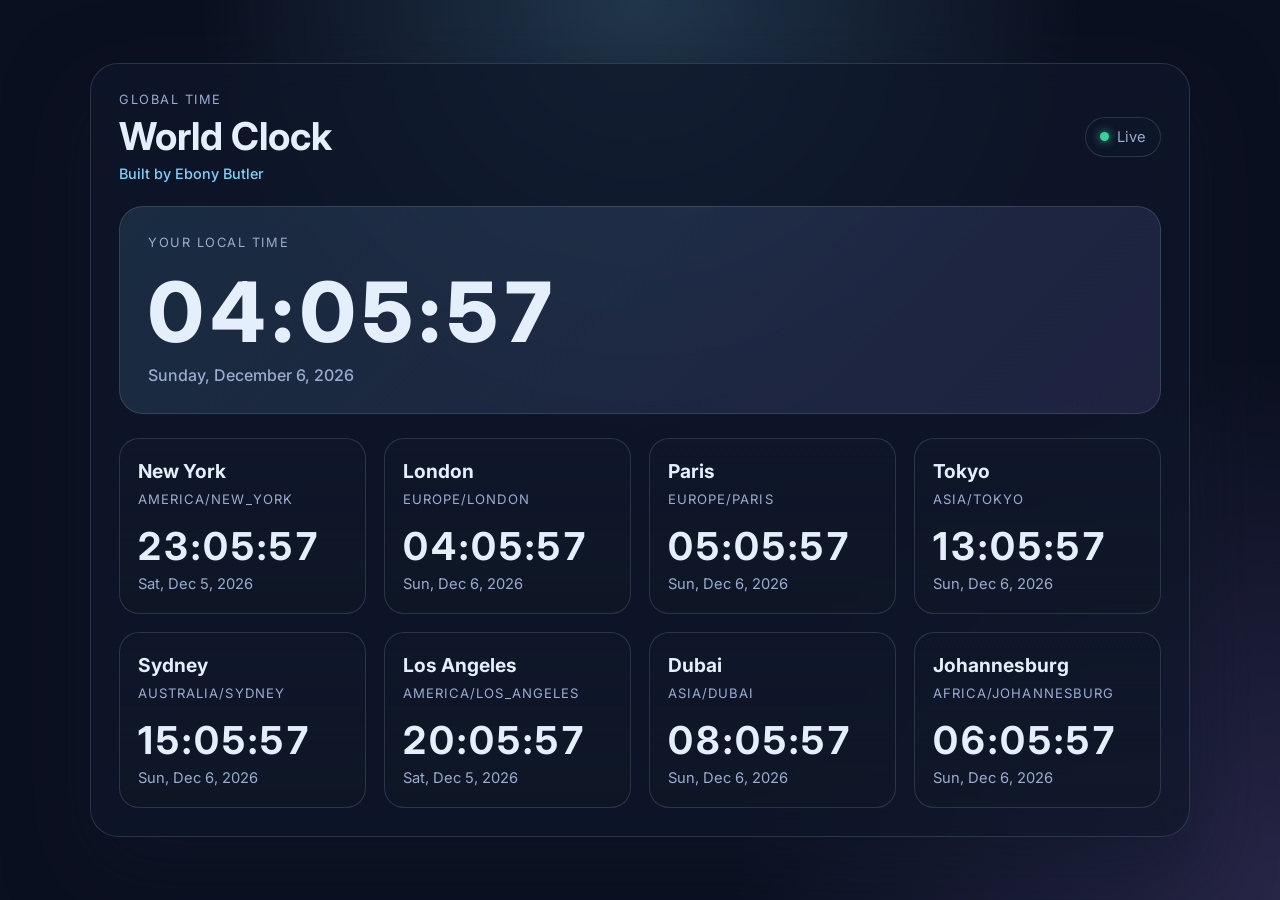
==== index.html @ 0308e178 "Fix errors, add error handling, and add creator credit to Ebony Butler" ====
<!DOCTYPE html>
<html lang="en">
  <head>
    <meta charset="UTF-8" />
    <meta name="viewport" content="width=device-width, initial-scale=1.0" />
    <title>World Time Clock</title>
    <link rel="preconnect" href="https://fonts.googleapis.com" />
    <link rel="preconnect" href="https://fonts.gstatic.com" crossorigin />
    <link
      href="https://fonts.googleapis.com/css2?family=Inter:wght@400;500;600;700;800&display=swap"
      rel="stylesheet"
    />
    <link rel="stylesheet" href="style.css" />
  </head>
  <body>
    <main class="app">
      <header class="header">
        <div>
          <p class="eyebrow">Global time</p>
          <h1>World Clock</h1>
          <p class="creator">Built by Ebony Butler</p>
        </div>
        <div class="live-indicator">
          <span class="dot"></span>
          Live
        </div>
      </header>

      <section class="hero">
        <div class="hero__content">
          <p class="label">Your local time</p>
          <div id="localClock" class="time-display">--:--:--</div>
          <div id="localDate" class="date-display">Loading date...</div>
        </div>
      </section>

      <section class="timezone-grid" id="timezoneGrid" aria-live="polite"></section>
    </main>

    <script src="script.js"></script>
  </body>
</html>
---- style.css ----
:root {
  --bg: #0b1020;
  --panel: rgba(17, 24, 39, 0.9);
  --panel-alt: rgba(15, 23, 42, 0.8);
  --border: rgba(148, 163, 184, 0.22);
  --text: #e5eefb;
  --muted: #9aadcf;
  --primary: #7dd3fc;
  --secondary: #a78bfa;
  --accent: #34d399;
}

* {
  box-sizing: border-box;
}

html,
body {
  margin: 0;
  min-height: 100%;
  font-family: "Inter", sans-serif;
  background: radial-gradient(circle at top, rgba(125, 211, 252, 0.2), transparent 40%),
    radial-gradient(circle at bottom right, rgba(167, 139, 250, 0.18), transparent 35%),
    var(--bg);
  color: var(--text);
}

body {
  min-height: 100vh;
  display: grid;
  place-items: center;
  padding: 24px;
}

.app {
  width: min(1100px, 100%);
  padding: 28px;
  border: 1px solid var(--border);
  border-radius: 28px;
  background: rgba(15, 23, 42, 0.72);
  backdrop-filter: blur(14px);
  box-shadow: 0 30px 80px rgba(15, 23, 42, 0.6);
}

.header {
  display: flex;
  justify-content: space-between;
  align-items: center;
  gap: 16px;
  margin-bottom: 24px;
}

.eyebrow,
.label {
  margin: 0 0 8px;
  font-size: 0.8rem;
  letter-spacing: 0.12em;
  text-transform: uppercase;
  color: var(--muted);
}

h1 {
  margin: 0;
  font-size: clamp(2rem, 3vw, 3rem);
  line-height: 1.1;
}

.creator {
  margin: 8px 0 0;
  font-size: 0.9rem;
  color: var(--primary);
  font-weight: 500;
}

.live-indicator {
  display: inline-flex;
  align-items: center;
  gap: 8px;
  padding: 10px 14px;
  border: 1px solid var(--border);
  border-radius: 999px;
  background: rgba(15, 23, 42, 0.7);
  color: var(--muted);
  font-size: 0.92rem;
  white-space: nowrap;
}

.dot {
  display: inline-block;
  width: 9px;
  height: 9px;
  border-radius: 50%;
  background: var(--accent);
  box-shadow: 0 0 10px rgba(52, 211, 153, 0.9);
  animation: pulse 1.8s infinite ease-in-out;
}

@keyframes pulse {
  0%,
  100% {
    transform: scale(1);
    opacity: 1;
  }
  50% {
    transform: scale(1.4);
    opacity: 0.7;
  }
}

.hero {
  margin-bottom: 24px;
  padding: 28px;
  border: 1px solid var(--border);
  border-radius: 24px;
  background: linear-gradient(135deg, rgba(125, 211, 252, 0.12), rgba(167, 139, 250, 0.12));
}

.hero__content {
  display: flex;
  flex-direction: column;
  align-items: flex-start;
}

.time-display {
  font-size: clamp(2.6rem, 7vw, 5.2rem);
  font-weight: 800;
  letter-spacing: 0.08em;
  line-height: 1;
  margin: 12px 0 0;
}

.date-display {
  margin-top: 12px;
  color: var(--muted);
  font-size: 1rem;
  font-weight: 500;
}

.timezone-grid {
  display: grid;
  grid-template-columns: repeat(auto-fit, minmax(220px, 1fr));
  gap: 18px;
}

.card {
  padding: 20px 18px;
  border: 1px solid var(--border);
  border-radius: 20px;
  background: linear-gradient(180deg, rgba(15, 23, 42, 0.9), rgba(17, 24, 39, 0.7));
  transition: transform 0.2s ease, border-color 0.2s ease;
}

.card:hover {
  transform: translateY(-2px);
  border-color: rgba(125, 211, 252, 0.4);
}

.card__city {
  margin: 0;
  font-size: 1.2rem;
  font-weight: 700;
}

.card__zone {
  margin: 8px 0 0;
  font-size: 0.82rem;
  letter-spacing: 0.08em;
  text-transform: uppercase;
  color: var(--muted);
}

.card__time {
  margin: 16px 0 6px;
  font-size: clamp(1.5rem, 3vw, 2.4rem);
  font-weight: 700;
  letter-spacing: 0.08em;
}

.card__date {
  margin: 0;
  color: var(--muted);
  font-size: 0.92rem;
}

@media (max-width: 640px) {
  .app {
    padding: 20px 16px;
  }

  .header {
    align-items: flex-start;
    flex-direction: column;
  }

  .hero {
    padding: 22px 18px;
  }
}
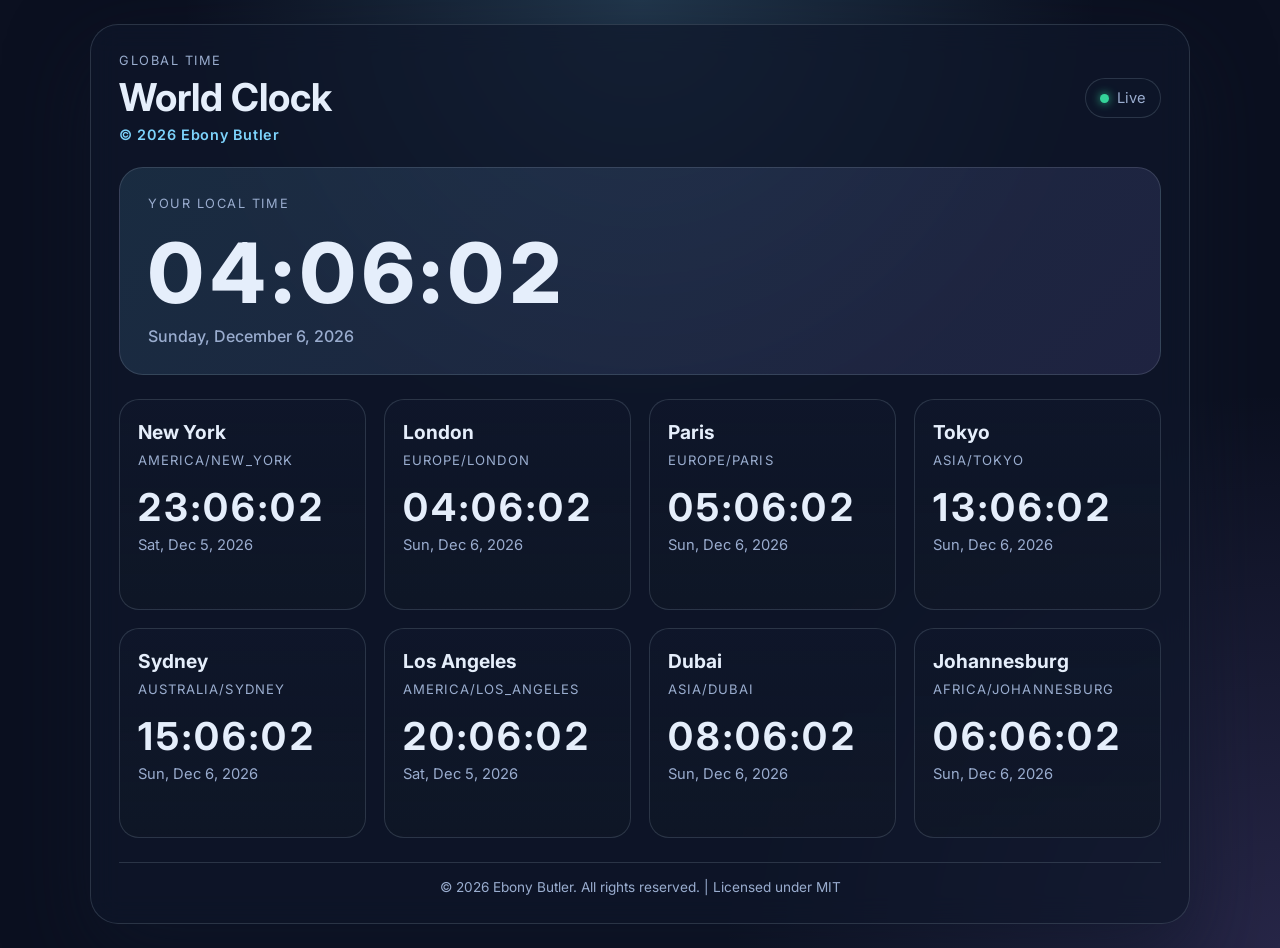
==== commit aaaf5312: "Finalize the ownership claim with copyright notices and MIT license attribution for Ebony Butler" ====
--- a/index.html
+++ b/index.html
@@ -3,7 +3,10 @@
   <head>
     <meta charset="UTF-8" />
     <meta name="viewport" content="width=device-width, initial-scale=1.0" />
-    <title>World Time Clock</title>
+    <meta name="author" content="Ebony Butler" />
+    <meta name="description" content="A digital world clock displaying current time in multiple time zones" />
+    <meta name="copyright" content="Copyright © 2026 Ebony Butler. All rights reserved." />
+    <title>World Time Clock - Ebony Butler</title>
     <link rel="preconnect" href="https://fonts.googleapis.com" />
     <link rel="preconnect" href="https://fonts.gstatic.com" crossorigin />
     <link
@@ -18,7 +21,7 @@
         <div>
           <p class="eyebrow">Global time</p>
           <h1>World Clock</h1>
-          <p class="creator">Built by Ebony Butler</p>
+          <p class="creator">© 2026 Ebony Butler</p>
         </div>
         <div class="live-indicator">
           <span class="dot"></span>
@@ -35,6 +38,10 @@
       </section>
 
       <section class="timezone-grid" id="timezoneGrid" aria-live="polite"></section>
+
+      <footer class="footer">
+        <p>&copy; 2026 Ebony Butler. All rights reserved. | Licensed under MIT</p>
+      </footer>
     </main>
 
     <script src="script.js"></script>
--- a/style.css
+++ b/style.css
@@ -40,6 +40,9 @@
   background: rgba(15, 23, 42, 0.72);
   backdrop-filter: blur(14px);
   box-shadow: 0 30px 80px rgba(15, 23, 42, 0.6);
+  display: flex;
+  flex-direction: column;
+  min-height: 100vh;
 }
 
 .header {
@@ -69,7 +72,8 @@
   margin: 8px 0 0;
   font-size: 0.9rem;
   color: var(--primary);
-  font-weight: 500;
+  font-weight: 600;
+  letter-spacing: 0.05em;
 }
 
 .live-indicator {
@@ -140,6 +144,8 @@
   display: grid;
   grid-template-columns: repeat(auto-fit, minmax(220px, 1fr));
   gap: 18px;
+  flex: 1;
+  margin-bottom: 24px;
 }
 
 .card {
@@ -182,6 +188,19 @@
   font-size: 0.92rem;
 }
 
+.footer {
+  border-top: 1px solid var(--border);
+  padding-top: 16px;
+  text-align: center;
+  font-size: 0.85rem;
+  color: var(--muted);
+  margin-top: auto;
+}
+
+.footer p {
+  margin: 0;
+}
+
 @media (max-width: 640px) {
   .app {
     padding: 20px 16px;
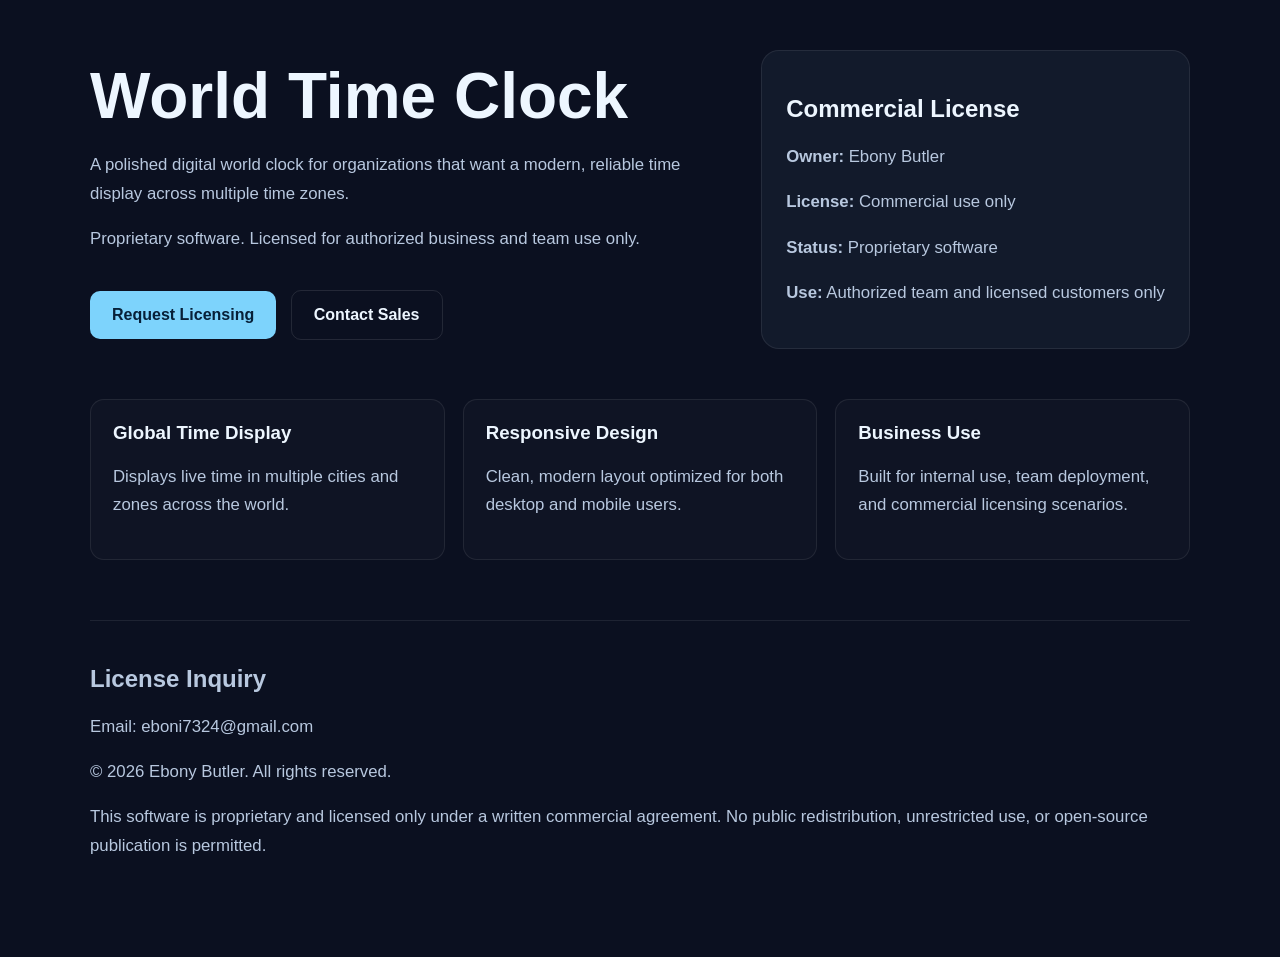
==== commit aa9ec7b0: "Create the final proprietary sales package for the World Time Clock product, including public sales " ====
--- a/index.html
+++ b/index.html
@@ -3,47 +3,135 @@
   <head>
     <meta charset="UTF-8" />
     <meta name="viewport" content="width=device-width, initial-scale=1.0" />
-    <meta name="author" content="Ebony Butler" />
-    <meta name="description" content="A digital world clock displaying current time in multiple time zones" />
-    <meta name="copyright" content="Copyright © 2026 Ebony Butler. All rights reserved." />
-    <title>World Time Clock - Ebony Butler</title>
-    <link rel="preconnect" href="https://fonts.googleapis.com" />
-    <link rel="preconnect" href="https://fonts.gstatic.com" crossorigin />
-    <link
-      href="https://fonts.googleapis.com/css2?family=Inter:wght@400;500;600;700;800&display=swap"
-      rel="stylesheet"
-    />
-    <link rel="stylesheet" href="style.css" />
+    <title>World Time Clock | Commercial License</title>
+    <meta name="description" content="Commercial proprietary world clock software by Ebony Butler." />
+    <style>
+      body {
+        margin: 0;
+        font-family: Arial, sans-serif;
+        background: #0b1020;
+        color: #edf6ff;
+      }
+      .container {
+        max-width: 1100px;
+        margin: 0 auto;
+        padding: 50px 24px 80px;
+      }
+      .hero {
+        display: grid;
+        grid-template-columns: 1.2fr 0.8fr;
+        gap: 28px;
+        align-items: center;
+      }
+      h1 {
+        font-size: 4rem;
+        margin: 0 0 18px;
+      }
+      p {
+        color: #b8c8df;
+        line-height: 1.7;
+        font-size: 1.05rem;
+      }
+      .panel {
+        background: #121a2b;
+        border: 1px solid rgba(255,255,255,0.08);
+        border-radius: 18px;
+        padding: 24px;
+      }
+      .button {
+        display: inline-block;
+        padding: 15px 22px;
+        background: #7dd3fc;
+        color: #072038;
+        border-radius: 10px;
+        text-decoration: none;
+        font-weight: 700;
+        margin-top: 20px;
+      }
+      .button.secondary {
+        background: transparent;
+        color: #edf6ff;
+        border: 1px solid rgba(255,255,255,0.1);
+        margin-left: 10px;
+      }
+      .features {
+        display: grid;
+        grid-template-columns: repeat(3, minmax(0, 1fr));
+        gap: 18px;
+        margin-top: 50px;
+      }
+      .feature {
+        background: rgba(255,255,255,0.02);
+        border: 1px solid rgba(255,255,255,0.08);
+        border-radius: 14px;
+        padding: 22px;
+      }
+      .feature h3 {
+        margin-top: 0;
+      }
+      .legal {
+        margin-top: 60px;
+        border-top: 1px solid rgba(255,255,255,0.08);
+        padding-top: 24px;
+        color: #b8c8df;
+      }
+      @media (max-width: 900px) {
+        .hero, .features {
+          grid-template-columns: 1fr;
+        }
+        h1 { font-size: 2.8rem; }
+      }
+    </style>
   </head>
   <body>
-    <main class="app">
-      <header class="header">
+    <div class="container">
+      <section class="hero">
         <div>
-          <p class="eyebrow">Global time</p>
-          <h1>World Clock</h1>
-          <p class="creator">© 2026 Ebony Butler</p>
+          <h1>World Time Clock</h1>
+          <p>
+            A polished digital world clock for organizations that want a modern, reliable
+            time display across multiple time zones.
+          </p>
+          <p>
+            Proprietary software. Licensed for authorized business and team use only.
+          </p>
+          <a class="button" href="#license-request">Request Licensing</a>
+          <a class="button secondary" href="mailto:eboni7324@gmail.com">Contact Sales</a>
         </div>
-        <div class="live-indicator">
-          <span class="dot"></span>
-          Live
-        </div>
-      </header>
 
-      <section class="hero">
-        <div class="hero__content">
-          <p class="label">Your local time</p>
-          <div id="localClock" class="time-display">--:--:--</div>
-          <div id="localDate" class="date-display">Loading date...</div>
+        <div class="panel">
+          <h2>Commercial License</h2>
+          <p><strong>Owner:</strong> Ebony Butler</p>
+          <p><strong>License:</strong> Commercial use only</p>
+          <p><strong>Status:</strong> Proprietary software</p>
+          <p><strong>Use:</strong> Authorized team and licensed customers only</p>
         </div>
       </section>
 
-      <section class="timezone-grid" id="timezoneGrid" aria-live="polite"></section>
+      <section class="features">
+        <div class="feature">
+          <h3>Global Time Display</h3>
+          <p>Displays live time in multiple cities and zones across the world.</p>
+        </div>
+        <div class="feature">
+          <h3>Responsive Design</h3>
+          <p>Clean, modern layout optimized for both desktop and mobile users.</p>
+        </div>
+        <div class="feature">
+          <h3>Business Use</h3>
+          <p>Built for internal use, team deployment, and commercial licensing scenarios.</p>
+        </div>
+      </section>
 
-      <footer class="footer">
-        <p>&copy; 2026 Ebony Butler. All rights reserved. | Licensed under MIT</p>
-      </footer>
-    </main>
-
-    <script src="script.js"></script>
+      <section id="license-request" class="legal">
+        <h2>License Inquiry</h2>
+        <p>Email: eboni7324@gmail.com</p>
+        <p>© 2026 Ebony Butler. All rights reserved.</p>
+        <p>
+          This software is proprietary and licensed only under a written commercial agreement.
+          No public redistribution, unrestricted use, or open-source publication is permitted.
+        </p>
+      </section>
+    </div>
   </body>
 </html>
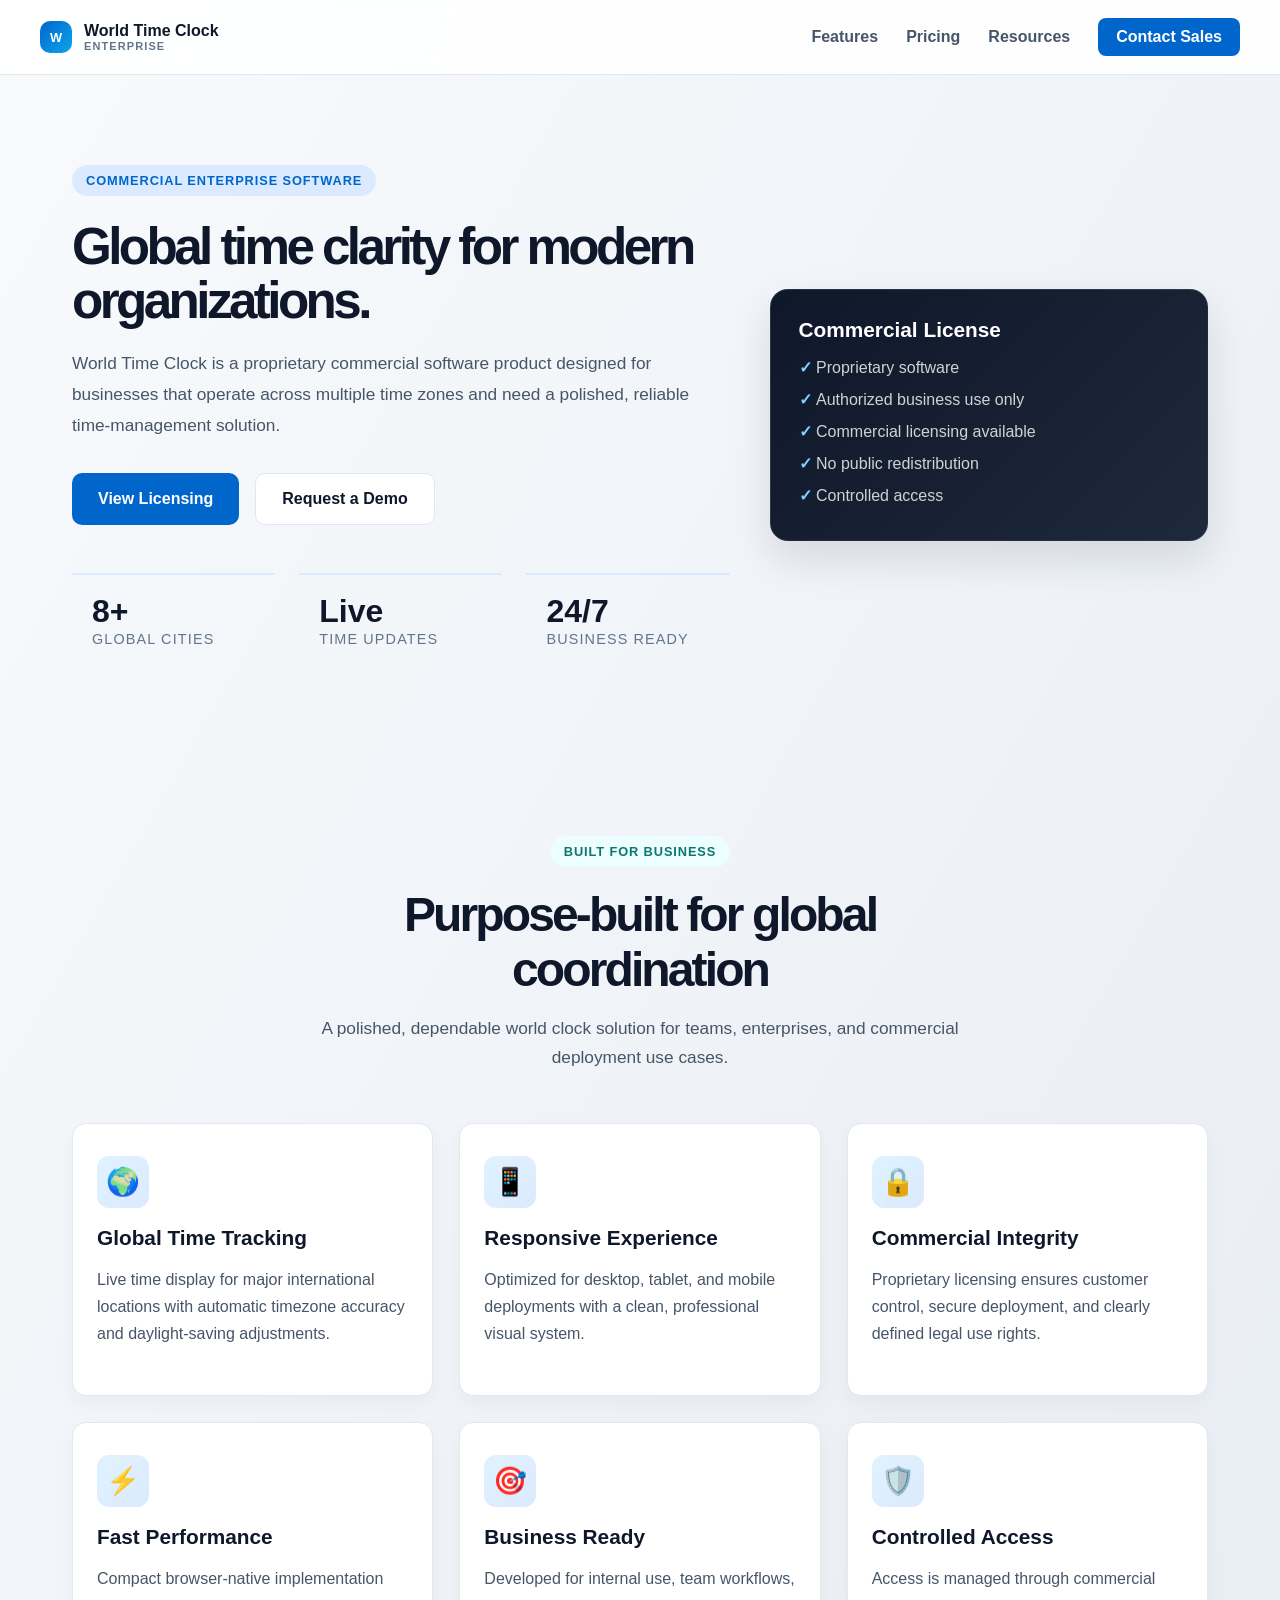
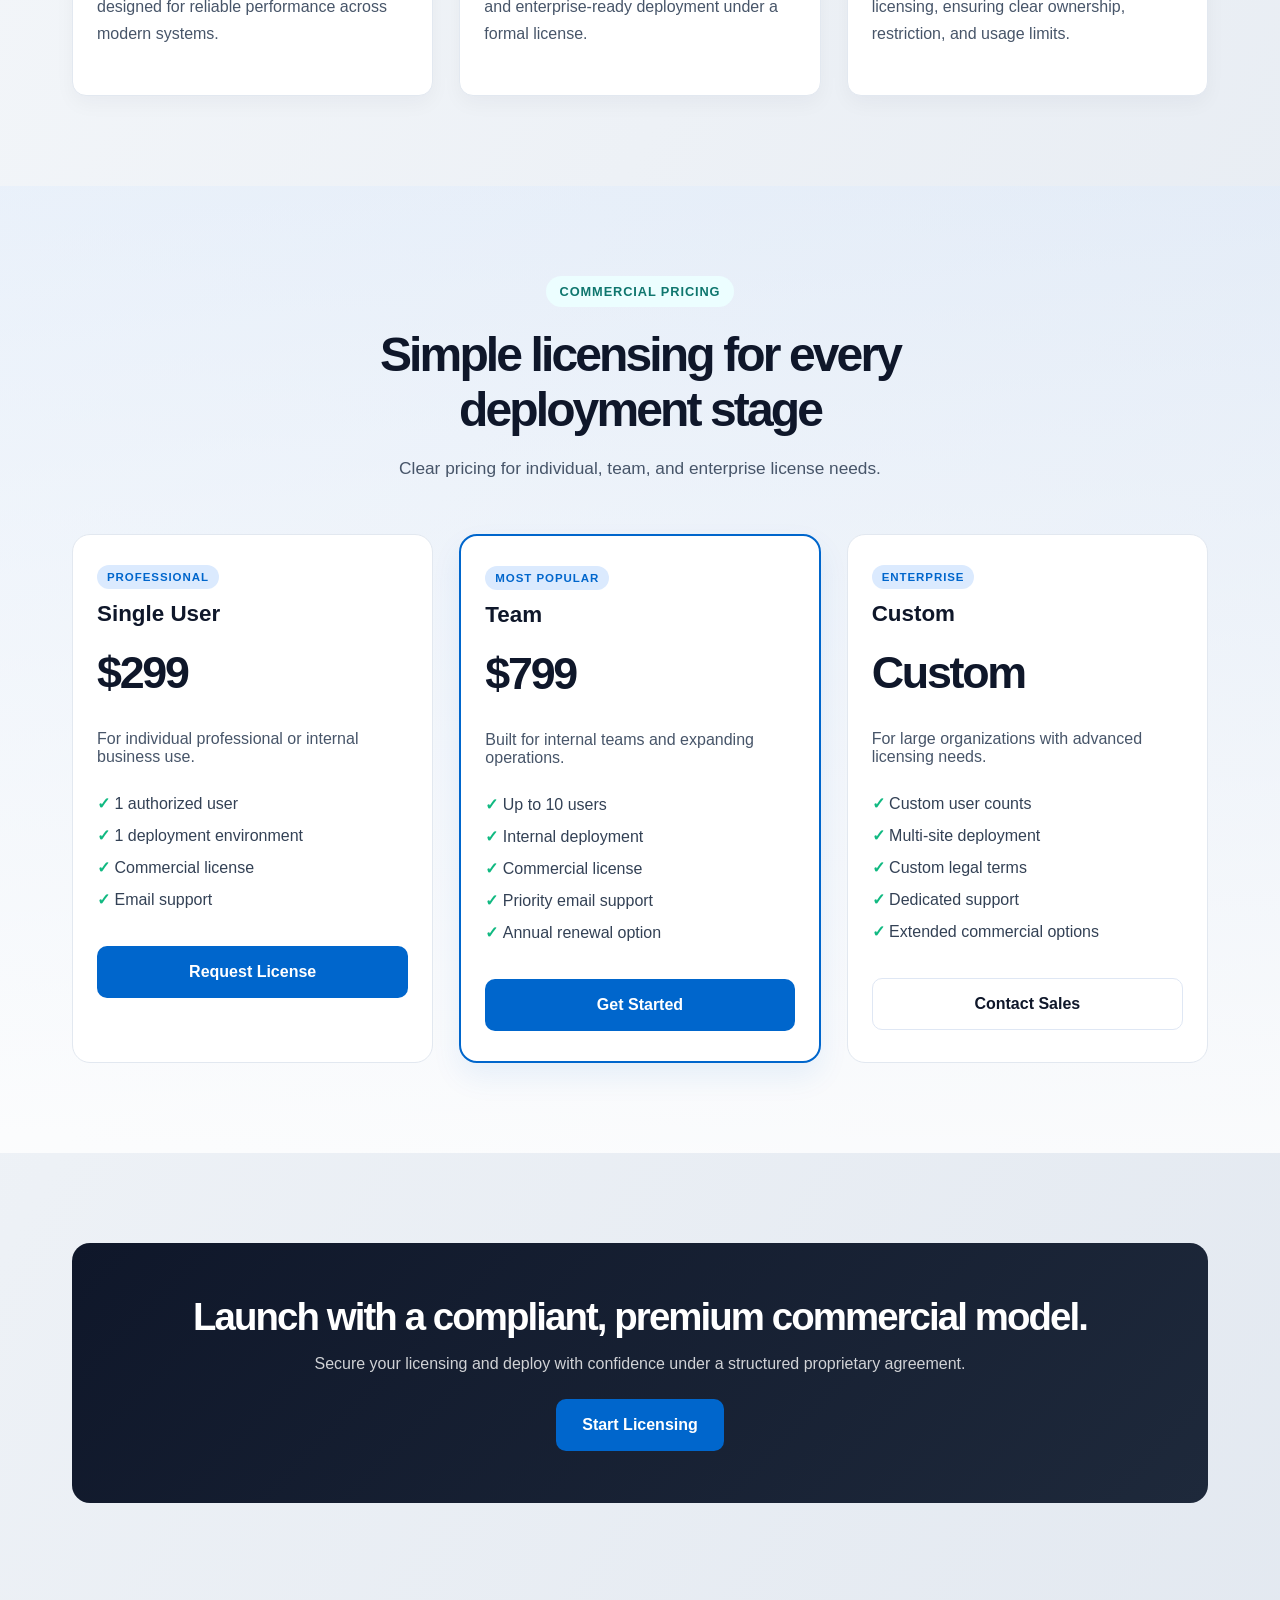
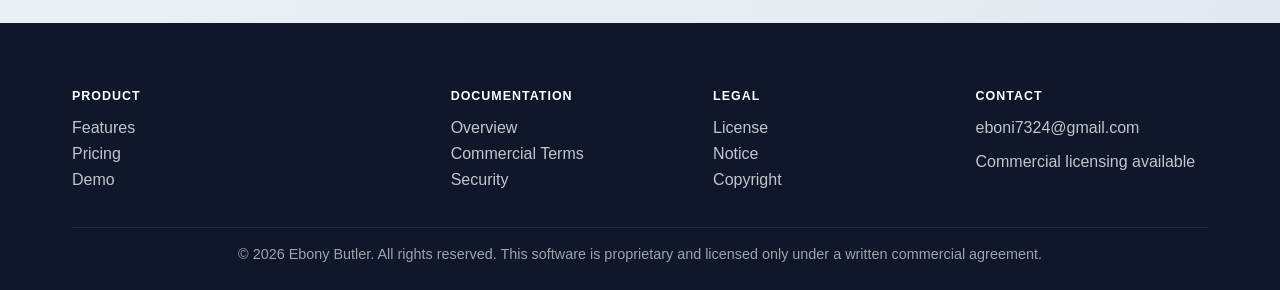
==== commit 1baafc06: "Finalize the public enterprise landing page for the proprietary software launch." ====
--- a/index.html
+++ b/index.html
@@ -3,135 +3,554 @@
   <head>
     <meta charset="UTF-8" />
     <meta name="viewport" content="width=device-width, initial-scale=1.0" />
-    <title>World Time Clock | Commercial License</title>
-    <meta name="description" content="Commercial proprietary world clock software by Ebony Butler." />
+    <title>World Time Clock | Commercial Enterprise Software</title>
+    <meta name="description" content="World Time Clock is a proprietary commercial software product developed by Ebony Butler for licensed enterprise use." />
     <style>
+      * { box-sizing: border-box; }
+      html { scroll-behavior: smooth; }
       body {
         margin: 0;
-        font-family: Arial, sans-serif;
-        background: #0b1020;
-        color: #edf6ff;
-      }
-      .container {
-        max-width: 1100px;
-        margin: 0 auto;
-        padding: 50px 24px 80px;
+        font-family: 'Segoe UI', Tahoma, Geneva, Verdana, sans-serif;
+        background: linear-gradient(120deg, #f8fafc 0%, #e2e8f0 100%);
+        color: #0f172a;
+      }
+      a { text-decoration: none; }
+      .container { max-width: 1200px; margin: 0 auto; padding: 0 32px; }
+      header {
+        position: sticky;
+        top: 0;
+        z-index: 1000;
+        background: rgba(255,255,255,0.88);
+        border-bottom: 1px solid #e2e8f0;
+        backdrop-filter: blur(10px);
+      }
+      .nav {
+        display: flex;
+        align-items: center;
+        justify-content: space-between;
+        padding: 18px 0;
+      }
+      .brand {
+        display: flex;
+        align-items: center;
+        gap: 12px;
+        font-weight: 700;
+        color: #0f172a;
+      }
+      .brand-mark {
+        width: 32px;
+        height: 32px;
+        border-radius: 10px;
+        background: linear-gradient(135deg, #0066cc, #0ea5e9);
+        color: white;
+        display: flex;
+        align-items: center;
+        justify-content: center;
+        font-size: 0.8rem;
+        font-weight: 800;
+      }
+      .brand-copy {
+        line-height: 1.1;
+      }
+      .brand-copy small {
+        display: block;
+        font-size: 11px;
+        letter-spacing: 0.1em;
+        text-transform: uppercase;
+        color: #64748b;
+      }
+      nav {
+        display: flex;
+        gap: 28px;
+        align-items: center;
+      }
+      nav a {
+        color: #475569;
+        font-weight: 600;
+      }
+      nav a.primary {
+        background: #0066cc;
+        color: white;
+        padding: 10px 18px;
+        border-radius: 8px;
       }
       .hero {
+        padding: 90px 0 80px;
+      }
+      .hero-inner {
         display: grid;
         grid-template-columns: 1.2fr 0.8fr;
-        gap: 28px;
-        align-items: center;
+        gap: 40px;
+        align-items: center;
+      }
+      .eyebrow {
+        display: inline-block;
+        padding: 8px 14px;
+        background: #dbeafe;
+        color: #0066cc;
+        border-radius: 999px;
+        font-size: 0.8rem;
+        letter-spacing: 0.07em;
+        text-transform: uppercase;
+        font-weight: 700;
       }
       h1 {
-        font-size: 4rem;
-        margin: 0 0 18px;
-      }
-      p {
-        color: #b8c8df;
-        line-height: 1.7;
-        font-size: 1.05rem;
-      }
-      .panel {
-        background: #121a2b;
+        margin: 24px 0 20px;
+        font-size: clamp(2.8rem, 4vw, 5rem);
+        line-height: 1.05;
+        letter-spacing: -0.07em;
+        font-weight: 900;
+        color: #0f172a;
+      }
+      .lead {
+        color: #475569;
+        font-size: 1.08rem;
+        line-height: 1.8;
+        max-width: 640px;
+      }
+      .hero-actions {
+        display: flex;
+        gap: 16px;
+        margin-top: 32px;
+        flex-wrap: wrap;
+      }
+      .button {
+        display: inline-flex;
+        align-items: center;
+        justify-content: center;
+        padding: 14px 26px;
+        border-radius: 10px;
+        font-weight: 700;
+        transition: all 0.2s ease;
+        min-height: 52px;
+      }
+      .button.primary {
+        background: #0066cc;
+        color: white;
+      }
+      .button.secondary {
+        background: white;
+        border: 1px solid #dfe7f4;
+        color: #0f172a;
+      }
+      .button:hover { transform: translateY(-2px); }
+      .hero-panel {
+        background: linear-gradient(135deg, #0f172a 0%, #1e293b 100%);
         border: 1px solid rgba(255,255,255,0.08);
         border-radius: 18px;
-        padding: 24px;
-      }
-      .button {
-        display: inline-block;
-        padding: 15px 22px;
-        background: #7dd3fc;
-        color: #072038;
-        border-radius: 10px;
-        text-decoration: none;
+        padding: 28px;
+        color: white;
+        box-shadow: 0 18px 40px rgba(15, 23, 42, 0.12);
+      }
+      .hero-panel h3 {
+        margin-top: 0;
+        margin-bottom: 10px;
+        font-size: 1.3rem;
+      }
+      .hero-panel ul {
+        list-style: none;
+        padding: 0;
+        margin: 0;
+        color: rgba(255,255,255,0.8);
+        line-height: 2;
+      }
+      .hero-panel li::before {
+        content: '✓ ';
+        color: #7dd3fc;
         font-weight: 700;
-        margin-top: 20px;
-      }
-      .button.secondary {
-        background: transparent;
-        color: #edf6ff;
-        border: 1px solid rgba(255,255,255,0.1);
-        margin-left: 10px;
-      }
-      .features {
+      }
+      .stats {
         display: grid;
         grid-template-columns: repeat(3, minmax(0, 1fr));
-        gap: 18px;
-        margin-top: 50px;
-      }
-      .feature {
-        background: rgba(255,255,255,0.02);
-        border: 1px solid rgba(255,255,255,0.08);
+        gap: 24px;
+        margin-top: 48px;
+      }
+      .stat {
+        padding: 18px 20px;
+        border-top: 2px solid #dbeafe;
+      }
+      .stat strong {
+        display: block;
+        font-size: 2rem;
+        color: #0f172a;
+      }
+      .stat span {
+        color: #64748b;
+        font-size: 0.9rem;
+        text-transform: uppercase;
+        letter-spacing: 0.08em;
+      }
+      section { padding: 90px 0; }
+      .section-header {
+        max-width: 700px;
+        margin: 0 auto 50px;
+        text-align: center;
+      }
+      .section-header .eyebrow {
+        background: #ecfeff;
+        color: #0f766e;
+      }
+      .section-header h2 {
+        margin: 20px 0 12px;
+        font-size: clamp(2rem, 4vw, 3rem);
+        letter-spacing: -0.06em;
+      }
+      .section-header p {
+        color: #475569;
+        font-size: 1.08rem;
+        line-height: 1.7;
+      }
+      .feature-grid {
+        display: grid;
+        grid-template-columns: repeat(3, minmax(0, 1fr));
+        gap: 26px;
+      }
+      .feature-card {
+        background: white;
+        border: 1px solid #e2e8f0;
         border-radius: 14px;
-        padding: 22px;
-      }
-      .feature h3 {
-        margin-top: 0;
-      }
-      .legal {
-        margin-top: 60px;
+        padding: 32px 24px;
+        box-shadow: 0 8px 20px rgba(15, 23, 42, 0.04);
+      }
+      .feature-icon {
+        width: 52px;
+        height: 52px;
+        border-radius: 12px;
+        display: flex;
+        align-items: center;
+        justify-content: center;
+        font-size: 1.7rem;
+        background: linear-gradient(135deg, #e0f2fe, #dbeafe);
+        margin-bottom: 18px;
+      }
+      .feature-card h3 {
+        margin: 0 0 10px;
+        font-size: 1.3rem;
+      }
+      .feature-card p {
+        color: #475569;
+        line-height: 1.7;
+      }
+      .pricing {
+        background: linear-gradient(180deg, rgba(219,234,254,0.35), rgba(255,255,255,0.8));
+      }
+      .pricing-grid {
+        display: grid;
+        grid-template-columns: repeat(3, minmax(0, 1fr));
+        gap: 26px;
+        margin-top: 40px;
+      }
+      .plan {
+        background: white;
+        border: 1px solid #e2e8f0;
+        border-radius: 18px;
+        padding: 30px 24px;
+        display: flex;
+        flex-direction: column;
+      }
+      .plan.featured {
+        border: 2px solid #0066cc;
+        box-shadow: 0 14px 30px rgba(0, 102, 204, 0.08);
+      }
+      .plan-label {
+        display: inline-block;
+        align-self: flex-start;
+        margin-bottom: 12px;
+        background: #dbeafe;
+        color: #0066cc;
+        padding: 6px 10px;
+        border-radius: 999px;
+        font-size: 0.72rem;
+        letter-spacing: 0.08em;
+        text-transform: uppercase;
+        font-weight: 700;
+      }
+      .plan h3 {
+        font-size: 1.4rem;
+        margin: 0;
+      }
+      .price {
+        margin: 20px 0 16px;
+        font-size: 2.8rem;
+        font-weight: 900;
+        letter-spacing: -0.05em;
+      }
+      .plan p {
+        color: #475569;
+        margin-bottom: 22px;
+      }
+      .plan ul {
+        list-style: none;
+        padding: 0;
+        margin: 0 0 30px;
+        color: #334155;
+        line-height: 2;
+      }
+      .plan li::before {
+        content: '✓ ';
+        color: #10b981;
+        font-weight: 800;
+      }
+      .cta {
+        text-align: center;
+        padding: 90px 0 120px;
+      }
+      .cta-box {
+        background: linear-gradient(135deg, #0f172a 0%, #1e293b 100%);
+        color: white;
+        border-radius: 18px;
+        padding: 52px 28px;
+      }
+      .cta-box h2 {
+        margin: 0 0 12px;
+        font-size: clamp(2rem, 3vw, 3.1rem);
+        letter-spacing: -0.05em;
+      }
+      .cta-box p {
+        color: rgba(255,255,255,0.8);
+        margin-bottom: 26px;
+      }
+      footer {
+        background: #0f172a;
+        color: rgba(255,255,255,0.8);
+        padding: 50px 0 28px;
+      }
+      .footer-grid {
+        display: grid;
+        grid-template-columns: 1.2fr 0.8fr 0.8fr 0.8fr;
+        gap: 30px;
+        margin-bottom: 30px;
+      }
+      .footer-grid h4 {
+        color: white;
+        margin-bottom: 16px;
+        font-size: 0.78rem;
+        letter-spacing: 0.08em;
+        text-transform: uppercase;
+      }
+      .footer-grid a, .footer-grid p {
+        display: block;
+        color: rgba(255,255,255,0.75);
+        margin-bottom: 8px;
+        text-decoration: none;
+      }
+      .footer-bottom {
         border-top: 1px solid rgba(255,255,255,0.08);
-        padding-top: 24px;
-        color: #b8c8df;
-      }
-      @media (max-width: 900px) {
-        .hero, .features {
+        padding-top: 18px;
+        text-align: center;
+        color: rgba(255,255,255,0.6);
+        font-size: 0.9rem;
+      }
+      @media (max-width: 960px) {
+        .hero-inner, .feature-grid, .pricing-grid, .footer-grid {
           grid-template-columns: 1fr;
         }
-        h1 { font-size: 2.8rem; }
+        nav { display: none; }
+        .stats { grid-template-columns: 1fr; }
       }
     </style>
   </head>
   <body>
-    <div class="container">
+    <header>
+      <div class="container nav">
+        <div class="brand">
+          <div class="brand-mark">W</div>
+          <div class="brand-copy">
+            World Time Clock
+            <small>Enterprise</small>
+          </div>
+        </div>
+        <nav>
+          <a href="#features">Features</a>
+          <a href="#pricing">Pricing</a>
+          <a href="#resources">Resources</a>
+          <a href="mailto:eboni7324@gmail.com" class="primary">Contact Sales</a>
+        </nav>
+      </div>
+    </header>
+
+    <main>
       <section class="hero">
-        <div>
-          <h1>World Time Clock</h1>
-          <p>
-            A polished digital world clock for organizations that want a modern, reliable
-            time display across multiple time zones.
-          </p>
-          <p>
-            Proprietary software. Licensed for authorized business and team use only.
-          </p>
-          <a class="button" href="#license-request">Request Licensing</a>
-          <a class="button secondary" href="mailto:eboni7324@gmail.com">Contact Sales</a>
-        </div>
-
-        <div class="panel">
-          <h2>Commercial License</h2>
-          <p><strong>Owner:</strong> Ebony Butler</p>
-          <p><strong>License:</strong> Commercial use only</p>
-          <p><strong>Status:</strong> Proprietary software</p>
-          <p><strong>Use:</strong> Authorized team and licensed customers only</p>
+        <div class="container hero-inner">
+          <div>
+            <div class="eyebrow">Commercial Enterprise Software</div>
+            <h1>Global time clarity for modern organizations.</h1>
+            <p class="lead">
+              World Time Clock is a proprietary commercial software product designed for businesses that operate across multiple time zones and need a polished, reliable time-management solution.
+            </p>
+            <div class="hero-actions">
+              <a href="#pricing" class="button primary">View Licensing</a>
+              <a href="mailto:eboni7324@gmail.com?subject=World%20Time%20Clock%20Inquiry" class="button secondary">Request a Demo</a>
+            </div>
+            <div class="stats">
+              <div class="stat">
+                <strong>8+</strong>
+                <span>Global Cities</span>
+              </div>
+              <div class="stat">
+                <strong>Live</strong>
+                <span>Time Updates</span>
+              </div>
+              <div class="stat">
+                <strong>24/7</strong>
+                <span>Business Ready</span>
+              </div>
+            </div>
+          </div>
+          <div class="hero-panel">
+            <h3>Commercial License</h3>
+            <ul>
+              <li>Proprietary software</li>
+              <li>Authorized business use only</li>
+              <li>Commercial licensing available</li>
+              <li>No public redistribution</li>
+              <li>Controlled access</li>
+            </ul>
+          </div>
         </div>
       </section>
 
-      <section class="features">
-        <div class="feature">
-          <h3>Global Time Display</h3>
-          <p>Displays live time in multiple cities and zones across the world.</p>
-        </div>
-        <div class="feature">
-          <h3>Responsive Design</h3>
-          <p>Clean, modern layout optimized for both desktop and mobile users.</p>
-        </div>
-        <div class="feature">
-          <h3>Business Use</h3>
-          <p>Built for internal use, team deployment, and commercial licensing scenarios.</p>
+      <section id="features">
+        <div class="container">
+          <div class="section-header">
+            <div class="eyebrow">Built for Business</div>
+            <h2>Purpose-built for global coordination</h2>
+            <p>
+              A polished, dependable world clock solution for teams, enterprises, and commercial deployment use cases.
+            </p>
+          </div>
+          <div class="feature-grid">
+            <div class="feature-card">
+              <div class="feature-icon">🌍</div>
+              <h3>Global Time Tracking</h3>
+              <p>Live time display for major international locations with automatic timezone accuracy and daylight-saving adjustments.</p>
+            </div>
+            <div class="feature-card">
+              <div class="feature-icon">📱</div>
+              <h3>Responsive Experience</h3>
+              <p>Optimized for desktop, tablet, and mobile deployments with a clean, professional visual system.</p>
+            </div>
+            <div class="feature-card">
+              <div class="feature-icon">🔒</div>
+              <h3>Commercial Integrity</h3>
+              <p>Proprietary licensing ensures customer control, secure deployment, and clearly defined legal use rights.</p>
+            </div>
+            <div class="feature-card">
+              <div class="feature-icon">⚡</div>
+              <h3>Fast Performance</h3>
+              <p>Compact browser-native implementation designed for reliable performance across modern systems.</p>
+            </div>
+            <div class="feature-card">
+              <div class="feature-icon">🎯</div>
+              <h3>Business Ready</h3>
+              <p>Developed for internal use, team workflows, and enterprise-ready deployment under a formal license.</p>
+            </div>
+            <div class="feature-card">
+              <div class="feature-icon">🛡️</div>
+              <h3>Controlled Access</h3>
+              <p>Access is managed through commercial licensing, ensuring clear ownership, restriction, and usage limits.</p>
+            </div>
+          </div>
         </div>
       </section>
 
-      <section id="license-request" class="legal">
-        <h2>License Inquiry</h2>
-        <p>Email: eboni7324@gmail.com</p>
-        <p>© 2026 Ebony Butler. All rights reserved.</p>
-        <p>
-          This software is proprietary and licensed only under a written commercial agreement.
-          No public redistribution, unrestricted use, or open-source publication is permitted.
-        </p>
+      <section class="pricing" id="pricing">
+        <div class="container">
+          <div class="section-header">
+            <div class="eyebrow">Commercial Pricing</div>
+            <h2>Simple licensing for every deployment stage</h2>
+            <p>Clear pricing for individual, team, and enterprise license needs.</p>
+          </div>
+          <div class="pricing-grid">
+            <div class="plan">
+              <div class="plan-label">Professional</div>
+              <h3>Single User</h3>
+              <div class="price">$299</div>
+              <p>For individual professional or internal business use.</p>
+              <ul>
+                <li>1 authorized user</li>
+                <li>1 deployment environment</li>
+                <li>Commercial license</li>
+                <li>Email support</li>
+              </ul>
+              <a href="mailto:eboni7324@gmail.com?subject=World%20Time%20Clock%20Single%20User%20License" class="button primary">Request License</a>
+            </div>
+
+            <div class="plan featured">
+              <div class="plan-label">Most Popular</div>
+              <h3>Team</h3>
+              <div class="price">$799</div>
+              <p>Built for internal teams and expanding operations.</p>
+              <ul>
+                <li>Up to 10 users</li>
+                <li>Internal deployment</li>
+                <li>Commercial license</li>
+                <li>Priority email support</li>
+                <li>Annual renewal option</li>
+              </ul>
+              <a href="mailto:eboni7324@gmail.com?subject=World%20Time%20Clock%20Team%20License" class="button primary">Get Started</a>
+            </div>
+
+            <div class="plan">
+              <div class="plan-label">Enterprise</div>
+              <h3>Custom</h3>
+              <div class="price">Custom</div>
+              <p>For large organizations with advanced licensing needs.</p>
+              <ul>
+                <li>Custom user counts</li>
+                <li>Multi-site deployment</li>
+                <li>Custom legal terms</li>
+                <li>Dedicated support</li>
+                <li>Extended commercial options</li>
+              </ul>
+              <a href="mailto:eboni7324@gmail.com?subject=World%20Time%20Clock%20Enterprise%20License" class="button secondary">Contact Sales</a>
+            </div>
+          </div>
+        </div>
       </section>
-    </div>
+
+      <section class="cta">
+        <div class="container">
+          <div class="cta-box">
+            <h2>Launch with a compliant, premium commercial model.</h2>
+            <p>Secure your licensing and deploy with confidence under a structured proprietary agreement.</p>
+            <a href="mailto:eboni7324@gmail.com?subject=World%20Time%20Clock%20Commercial%20Inquiry" class="button primary">Start Licensing</a>
+          </div>
+        </div>
+      </section>
+    </main>
+
+    <footer id="resources">
+      <div class="container">
+        <div class="footer-grid">
+          <div>
+            <h4>Product</h4>
+            <a href="#features">Features</a>
+            <a href="#pricing">Pricing</a>
+            <a href="product-demo.html">Demo</a>
+          </div>
+          <div>
+            <h4>Documentation</h4>
+            <a href="README.md">Overview</a>
+            <a href="COMMERCIAL_LICENSE.md">Commercial Terms</a>
+            <a href="SECURITY.md">Security</a>
+          </div>
+          <div>
+            <h4>Legal</h4>
+            <a href="LICENSE">License</a>
+            <a href="NOTICE.md">Notice</a>
+            <a href="COPYRIGHT.md">Copyright</a>
+          </div>
+          <div>
+            <h4>Contact</h4>
+            <a href="mailto:eboni7324@gmail.com">eboni7324@gmail.com</a>
+            <p>Commercial licensing available</p>
+          </div>
+        </div>
+        <div class="footer-bottom">
+          © 2026 Ebony Butler. All rights reserved. This software is proprietary and licensed only under a written commercial agreement.
+        </div>
+      </div>
+    </footer>
   </body>
 </html>
